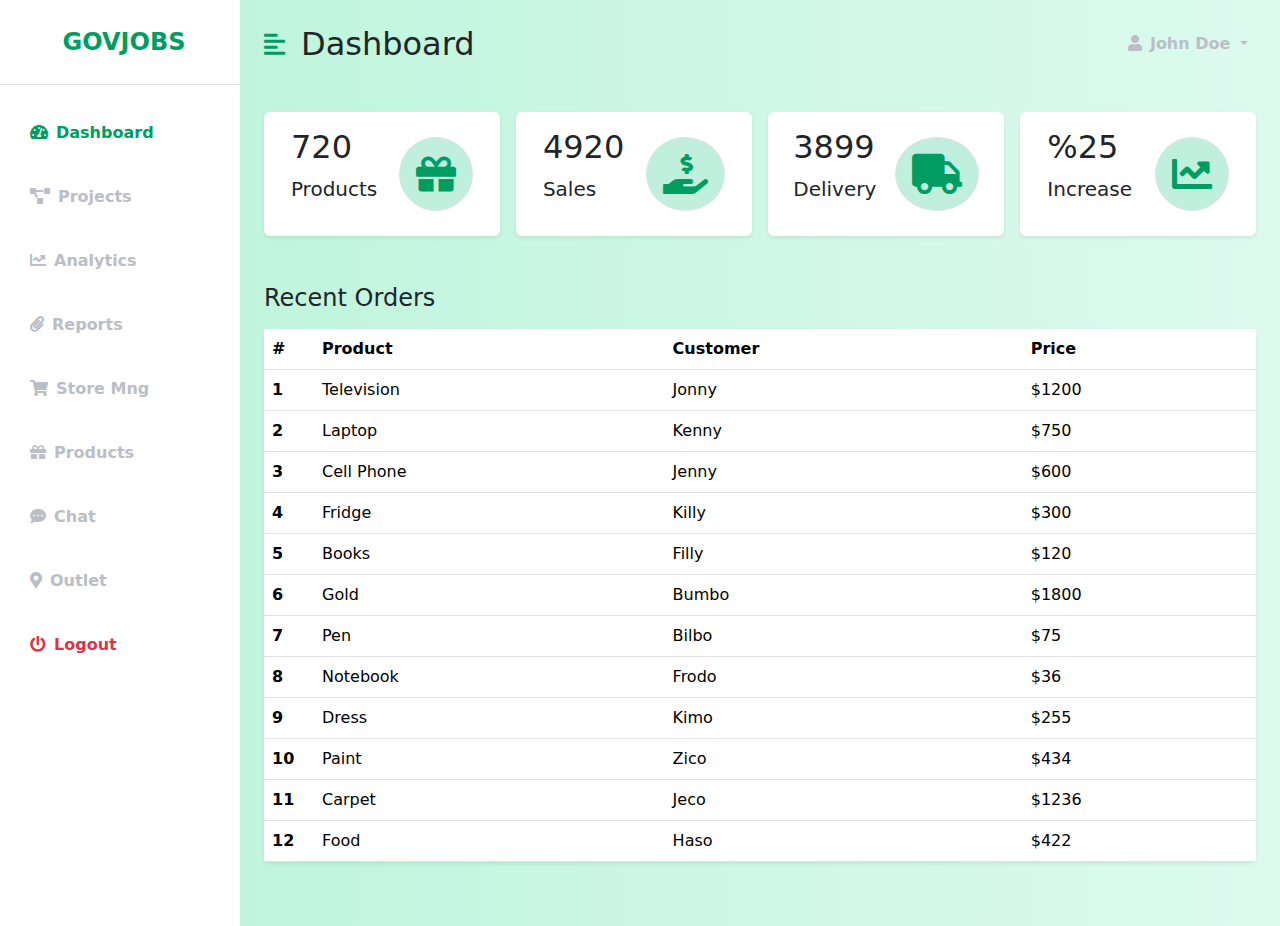
==== adminPan.html @ 8a79327e "first commit" ====
<!DOCTYPE html>
<html lang="en">
<head>
    <meta charset="UTF-8">
    <meta http-equiv="X-UA-Compatible" content="IE=edge">
    <meta name="viewport" content="width=device-width, initial-scale=1.0">
    <link href="https://cdn.jsdelivr.net/npm/bootstrap@5.0.0-beta3/dist/css/bootstrap.min.css" rel="stylesheet" />
    <link rel="stylesheet" href="https://cdnjs.cloudflare.com/ajax/libs/font-awesome/5.15.3/css/all.min.css" />
    <link rel="stylesheet" href="./styles/adminPan.css">
    <!-- <script src="https://kit.fontawesome.com/50fb6839e8.js" crossorigin="anonymous"></script> -->
    <title>Admin Panel</title>
</head>
<body>

    <div class="d-flex" id="wrapper">
        <!-- Sidebar -->
        <div class="bg-white" id="sidebar-wrapper">
            <div class="sidebar-heading text-center py-4 primary-text fs-4 fw-bold text-uppercase border-bottom"><i
                    class="fas fa-file-search me-2"></i>GovJobs</div>
            <div class="list-group list-group-flush my-3">
                <a href="#" class="list-group-item list-group-item-action bg-transparent second-text active"><i
                        class="fas fa-tachometer-alt me-2"></i>Dashboard</a>
                <a href="#" class="list-group-item list-group-item-action bg-transparent second-text fw-bold"><i
                        class="fas fa-project-diagram me-2"></i>Projects</a>
                <a href="#" class="list-group-item list-group-item-action bg-transparent second-text fw-bold"><i
                        class="fas fa-chart-line me-2"></i>Analytics</a>
                <a href="#" class="list-group-item list-group-item-action bg-transparent second-text fw-bold"><i
                        class="fas fa-paperclip me-2"></i>Reports</a>
                <a href="#" class="list-group-item list-group-item-action bg-transparent second-text fw-bold"><i
                        class="fas fa-shopping-cart me-2"></i>Store Mng</a>
                <a href="#" class="list-group-item list-group-item-action bg-transparent second-text fw-bold"><i
                        class="fas fa-gift me-2"></i>Products</a>
                <a href="#" class="list-group-item list-group-item-action bg-transparent second-text fw-bold"><i
                        class="fas fa-comment-dots me-2"></i>Chat</a>
                <a href="#" class="list-group-item list-group-item-action bg-transparent second-text fw-bold"><i
                        class="fas fa-map-marker-alt me-2"></i>Outlet</a>
                <a href="#" class="list-group-item list-group-item-action bg-transparent text-danger fw-bold"><i
                        class="fas fa-power-off me-2"></i>Logout</a>
            </div>
        </div>
        <!-- /#sidebar-wrapper -->

        <!-- Page Content -->
        <div id="page-content-wrapper">
            <nav class="navbar navbar-expand-lg navbar-light bg-transparent py-4 px-4">
                <div class="d-flex align-items-center">
                    <i class="fas fa-align-left primary-text fs-4 me-3" id="menu-toggle"></i>
                    <h2 class="fs-2 m-0">Dashboard</h2>
                </div>

                <button class="navbar-toggler" type="button" data-bs-toggle="collapse"
                    data-bs-target="#navbarSupportedContent" aria-controls="navbarSupportedContent"
                    aria-expanded="false" aria-label="Toggle navigation">
                    <span class="navbar-toggler-icon"></span>
                </button>

                <div class="collapse navbar-collapse" id="navbarSupportedContent">
                    <ul class="navbar-nav ms-auto mb-2 mb-lg-0">
                        <li class="nav-item dropdown">
                            <a class="nav-link dropdown-toggle second-text fw-bold" href="#" id="navbarDropdown"
                                role="button" data-bs-toggle="dropdown" aria-expanded="false">
                                <i class="fas fa-user me-2"></i>John Doe
                            </a>
                            <ul class="dropdown-menu" aria-labelledby="navbarDropdown">
                                <li><a class="dropdown-item" href="#">Profile</a></li>
                                <li><a class="dropdown-item" href="#">Settings</a></li>
                                <li><a class="dropdown-item" href="#">Logout</a></li>
                            </ul>
                        </li>
                    </ul>
                </div>
            </nav>

            <div class="container-fluid px-4">
                <div class="row g-3 my-2">
                    <div class="col-md-3">
                        <div class="p-3 bg-white shadow-sm d-flex justify-content-around align-items-center rounded">
                            <div>
                                <h3 class="fs-2">720</h3>
                                <p class="fs-5">Products</p>
                            </div>
                            <i class="fas fa-gift fs-1 primary-text border rounded-full secondary-bg p-3"></i>
                        </div>
                    </div>

                    <div class="col-md-3">
                        <div class="p-3 bg-white shadow-sm d-flex justify-content-around align-items-center rounded">
                            <div>
                                <h3 class="fs-2">4920</h3>
                                <p class="fs-5">Sales</p>
                            </div>
                            <i
                                class="fas fa-hand-holding-usd fs-1 primary-text border rounded-full secondary-bg p-3"></i>
                        </div>
                    </div>

                    <div class="col-md-3">
                        <div class="p-3 bg-white shadow-sm d-flex justify-content-around align-items-center rounded">
                            <div>
                                <h3 class="fs-2">3899</h3>
                                <p class="fs-5">Delivery</p>
                            </div>
                            <i class="fas fa-truck fs-1 primary-text border rounded-full secondary-bg p-3"></i>
                        </div>
                    </div>

                    <div class="col-md-3">
                        <div class="p-3 bg-white shadow-sm d-flex justify-content-around align-items-center rounded">
                            <div>
                                <h3 class="fs-2">%25</h3>
                                <p class="fs-5">Increase</p>
                            </div>
                            <i class="fas fa-chart-line fs-1 primary-text border rounded-full secondary-bg p-3"></i>
                        </div>
                    </div>
                </div>

                <div class="row my-5">
                    <h3 class="fs-4 mb-3">Recent Orders</h3>
                    <div class="col">
                        <table class="table bg-white rounded shadow-sm  table-hover">
                            <thead>
                                <tr>
                                    <th scope="col" width="50">#</th>
                                    <th scope="col">Product</th>
                                    <th scope="col">Customer</th>
                                    <th scope="col">Price</th>
                                </tr>
                            </thead>
                            <tbody>
                                <tr>
                                    <th scope="row">1</th>
                                    <td>Television</td>
                                    <td>Jonny</td>
                                    <td>$1200</td>
                                </tr>
                                <tr>
                                    <th scope="row">2</th>
                                    <td>Laptop</td>
                                    <td>Kenny</td>
                                    <td>$750</td>
                                </tr>
                                <tr>
                                    <th scope="row">3</th>
                                    <td>Cell Phone</td>
                                    <td>Jenny</td>
                                    <td>$600</td>
                                </tr>
                                <tr>
                                    <th scope="row">4</th>
                                    <td>Fridge</td>
                                    <td>Killy</td>
                                    <td>$300</td>
                                </tr>
                                <tr>
                                    <th scope="row">5</th>
                                    <td>Books</td>
                                    <td>Filly</td>
                                    <td>$120</td>
                                </tr>
                                <tr>
                                    <th scope="row">6</th>
                                    <td>Gold</td>
                                    <td>Bumbo</td>
                                    <td>$1800</td>
                                </tr>
                                <tr>
                                    <th scope="row">7</th>
                                    <td>Pen</td>
                                    <td>Bilbo</td>
                                    <td>$75</td>
                                </tr>
                                <tr>
                                    <th scope="row">8</th>
                                    <td>Notebook</td>
                                    <td>Frodo</td>
                                    <td>$36</td>
                                </tr>
                                <tr>
                                    <th scope="row">9</th>
                                    <td>Dress</td>
                                    <td>Kimo</td>
                                    <td>$255</td>
                                </tr>
                                <tr>
                                    <th scope="row">10</th>
                                    <td>Paint</td>
                                    <td>Zico</td>
                                    <td>$434</td>
                                </tr>
                                <tr>
                                    <th scope="row">11</th>
                                    <td>Carpet</td>
                                    <td>Jeco</td>
                                    <td>$1236</td>
                                </tr>
                                <tr>
                                    <th scope="row">12</th>
                                    <td>Food</td>
                                    <td>Haso</td>
                                    <td>$422</td>
                                </tr>
                            </tbody>
                        </table>
                    </div>
                </div>

            </div>
        </div>
    </div>
    <!-- /#page-content-wrapper -->
    </div>
    
    <!-- ----------------------SCRIPT------------------------- -->
    <script src="https://cdn.jsdelivr.net/npm/bootstrap@5.0.0-beta3/dist/js/bootstrap.bundle.min.js"></script>
    <script>
        var el = document.getElementById("wrapper");
        var toggleButton = document.getElementById("menu-toggle");

        toggleButton.onclick = function () {
            el.classList.toggle("toggled");
        };
    </script>
    <script src="scripts.js"></script>
</body>
</html>
---- styles/adminPan.css ----
:root {
  --main-bg-color: #009d63;
  --main-text-color: #009d63;
  --second-text-color: #bbbec5;
  --second-bg-color: #c1efde;
}

.primary-text {
  color: var(--main-text-color);
}

.second-text {
  color: var(--second-text-color);
}

.primary-bg {
  background-color: var(--main-bg-color);
}

.secondary-bg {
  background-color: var(--second-bg-color);
}

.rounded-full {
  border-radius: 100%;
}

#wrapper {
  overflow-x: hidden;
  background-image: linear-gradient(
    to right,
    #baf3d7,
    #c2f5de,
    #cbf7e4,
    #d4f8ea,
    #ddfaef
  );
}

#sidebar-wrapper {
  min-height: 100vh;
  margin-left: -15rem;
  -webkit-transition: margin 0.25s ease-out;
  -moz-transition: margin 0.25s ease-out;
  -o-transition: margin 0.25s ease-out;
  transition: margin 0.25s ease-out;
}

#sidebar-wrapper .sidebar-heading {
  padding: 0.875rem 1.25rem;
  font-size: 1.2rem;
}

#sidebar-wrapper .list-group {
  width: 15rem;
}

#page-content-wrapper {
  min-width: 100vw;
}

#wrapper.toggled #sidebar-wrapper {
  margin-left: 0;
}

#menu-toggle {
  cursor: pointer;
}

.list-group-item {
  border: none;
  padding: 20px 30px;
}

.list-group-item.active {
  background-color: transparent;
  color: var(--main-text-color);
  font-weight: bold;
  border: none;
}

@media (min-width: 768px) {
  #sidebar-wrapper {
    margin-left: 0;
  }

  #page-content-wrapper {
    min-width: 0;
    width: 100%;
  }

  #wrapper.toggled #sidebar-wrapper {
    margin-left: -15rem;
  }
}
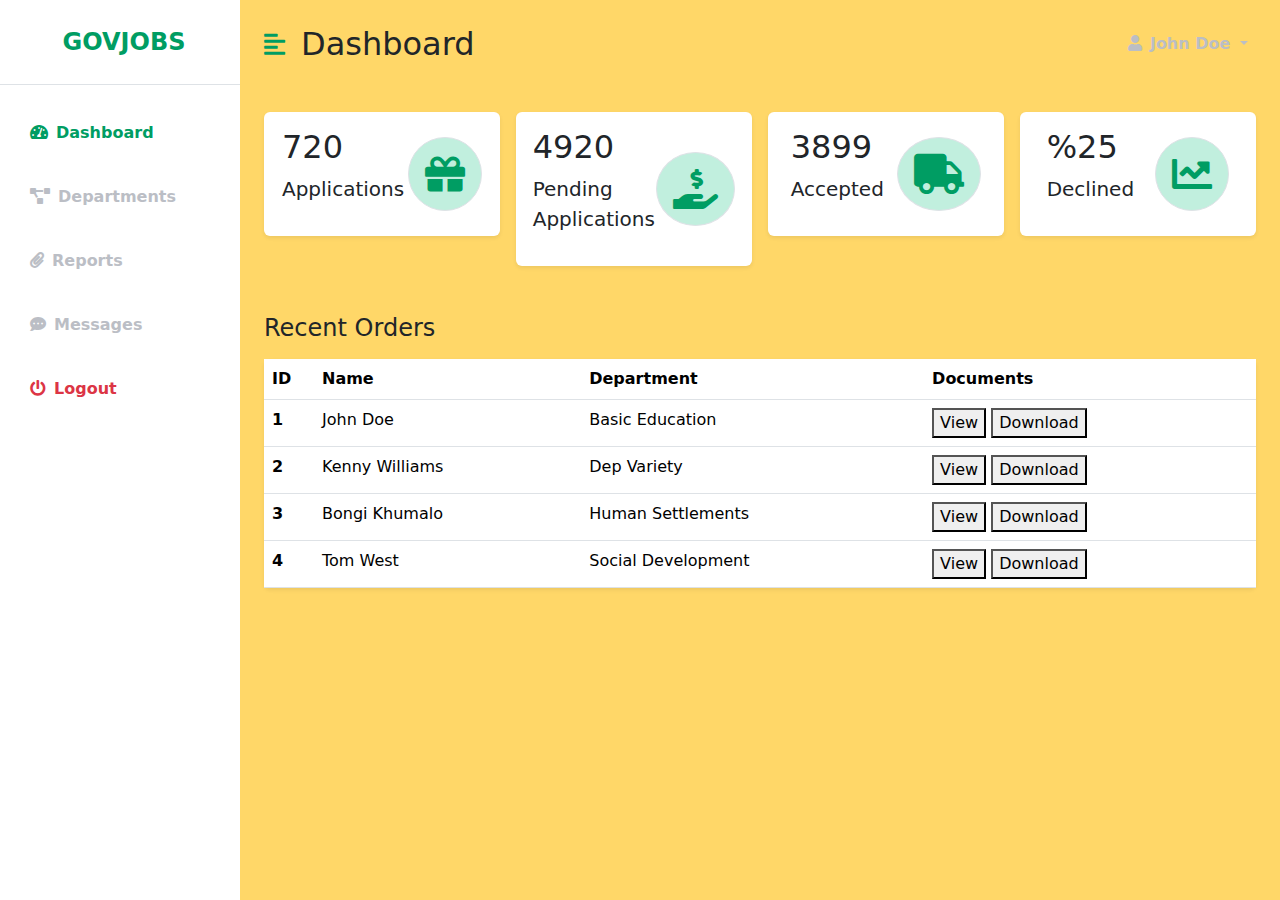
==== commit 9a5b2aa8: "Update to Admin panel and style" ====
--- a/adminPan.html
+++ b/adminPan.html
@@ -18,24 +18,18 @@
             <div class="sidebar-heading text-center py-4 primary-text fs-4 fw-bold text-uppercase border-bottom"><i
                     class="fas fa-file-search me-2"></i>GovJobs</div>
             <div class="list-group list-group-flush my-3">
+
                 <a href="#" class="list-group-item list-group-item-action bg-transparent second-text active"><i
                         class="fas fa-tachometer-alt me-2"></i>Dashboard</a>
                 <a href="#" class="list-group-item list-group-item-action bg-transparent second-text fw-bold"><i
-                        class="fas fa-project-diagram me-2"></i>Projects</a>
-                <a href="#" class="list-group-item list-group-item-action bg-transparent second-text fw-bold"><i
-                        class="fas fa-chart-line me-2"></i>Analytics</a>
+                        class="fas fa-project-diagram me-2"></i>Departments</a>
                 <a href="#" class="list-group-item list-group-item-action bg-transparent second-text fw-bold"><i
                         class="fas fa-paperclip me-2"></i>Reports</a>
                 <a href="#" class="list-group-item list-group-item-action bg-transparent second-text fw-bold"><i
-                        class="fas fa-shopping-cart me-2"></i>Store Mng</a>
-                <a href="#" class="list-group-item list-group-item-action bg-transparent second-text fw-bold"><i
-                        class="fas fa-gift me-2"></i>Products</a>
-                <a href="#" class="list-group-item list-group-item-action bg-transparent second-text fw-bold"><i
-                        class="fas fa-comment-dots me-2"></i>Chat</a>
-                <a href="#" class="list-group-item list-group-item-action bg-transparent second-text fw-bold"><i
-                        class="fas fa-map-marker-alt me-2"></i>Outlet</a>
+                        class="fas fa-comment-dots me-2"></i>Messages</a>
                 <a href="#" class="list-group-item list-group-item-action bg-transparent text-danger fw-bold"><i
                         class="fas fa-power-off me-2"></i>Logout</a>
+
             </div>
         </div>
         <!-- /#sidebar-wrapper -->
@@ -77,7 +71,7 @@
                         <div class="p-3 bg-white shadow-sm d-flex justify-content-around align-items-center rounded">
                             <div>
                                 <h3 class="fs-2">720</h3>
-                                <p class="fs-5">Products</p>
+                                <p class="fs-5">Applications</p>
                             </div>
                             <i class="fas fa-gift fs-1 primary-text border rounded-full secondary-bg p-3"></i>
                         </div>
@@ -87,7 +81,7 @@
                         <div class="p-3 bg-white shadow-sm d-flex justify-content-around align-items-center rounded">
                             <div>
                                 <h3 class="fs-2">4920</h3>
-                                <p class="fs-5">Sales</p>
+                                <p class="fs-5">Pending <br> Applications</p>
                             </div>
                             <i
                                 class="fas fa-hand-holding-usd fs-1 primary-text border rounded-full secondary-bg p-3"></i>
@@ -98,7 +92,7 @@
                         <div class="p-3 bg-white shadow-sm d-flex justify-content-around align-items-center rounded">
                             <div>
                                 <h3 class="fs-2">3899</h3>
-                                <p class="fs-5">Delivery</p>
+                                <p class="fs-5">Accepted</p>
                             </div>
                             <i class="fas fa-truck fs-1 primary-text border rounded-full secondary-bg p-3"></i>
                         </div>
@@ -108,7 +102,7 @@
                         <div class="p-3 bg-white shadow-sm d-flex justify-content-around align-items-center rounded">
                             <div>
                                 <h3 class="fs-2">%25</h3>
-                                <p class="fs-5">Increase</p>
+                                <p class="fs-5">Declined</p>
                             </div>
                             <i class="fas fa-chart-line fs-1 primary-text border rounded-full secondary-bg p-3"></i>
                         </div>
@@ -121,85 +115,50 @@
                         <table class="table bg-white rounded shadow-sm  table-hover">
                             <thead>
                                 <tr>
-                                    <th scope="col" width="50">#</th>
-                                    <th scope="col">Product</th>
-                                    <th scope="col">Customer</th>
-                                    <th scope="col">Price</th>
+                                    <th scope="col" width="50">ID</th>
+                                    <th scope="col">Name</th>
+                                    <th scope="col">Department</th>
+                                    <th scope="col">Documents</th>
                                 </tr>
                             </thead>
                             <tbody>
                                 <tr>
                                     <th scope="row">1</th>
-                                    <td>Television</td>
-                                    <td>Jonny</td>
-                                    <td>$1200</td>
+                                    <td>John Doe</td>
+                                    <td>Basic Education</td>
+                                    <td>
+                                        <button type="button">View</button>
+                                        <button type="button">Download</button>
+                                    </td>
                                 </tr>
                                 <tr>
                                     <th scope="row">2</th>
-                                    <td>Laptop</td>
-                                    <td>Kenny</td>
-                                    <td>$750</td>
+                                    <td>Kenny Williams</td>
+                                    <td>Dep Variety</td>
+                                    <td>
+                                        <button type="button">View</button>
+                                        <button type="button">Download</button>
+                                    </td>
                                 </tr>
                                 <tr>
                                     <th scope="row">3</th>
-                                    <td>Cell Phone</td>
-                                    <td>Jenny</td>
-                                    <td>$600</td>
+                                    <td>Bongi Khumalo</td>
+                                    <td>Human Settlements</td>
+                                    <td>
+                                        <button type="button">View</button>
+                                        <button type="button">Download</button>
+                                    </td>
                                 </tr>
                                 <tr>
                                     <th scope="row">4</th>
-                                    <td>Fridge</td>
-                                    <td>Killy</td>
-                                    <td>$300</td>
+                                    <td>Tom West</td>
+                                    <td>Social Development</td>
+                                    <td>
+                                        <button type="button">View</button>
+                                        <button type="button">Download</button>
+                                    </td>
                                 </tr>
-                                <tr>
-                                    <th scope="row">5</th>
-                                    <td>Books</td>
-                                    <td>Filly</td>
-                                    <td>$120</td>
-                                </tr>
-                                <tr>
-                                    <th scope="row">6</th>
-                                    <td>Gold</td>
-                                    <td>Bumbo</td>
-                                    <td>$1800</td>
-                                </tr>
-                                <tr>
-                                    <th scope="row">7</th>
-                                    <td>Pen</td>
-                                    <td>Bilbo</td>
-                                    <td>$75</td>
-                                </tr>
-                                <tr>
-                                    <th scope="row">8</th>
-                                    <td>Notebook</td>
-                                    <td>Frodo</td>
-                                    <td>$36</td>
-                                </tr>
-                                <tr>
-                                    <th scope="row">9</th>
-                                    <td>Dress</td>
-                                    <td>Kimo</td>
-                                    <td>$255</td>
-                                </tr>
-                                <tr>
-                                    <th scope="row">10</th>
-                                    <td>Paint</td>
-                                    <td>Zico</td>
-                                    <td>$434</td>
-                                </tr>
-                                <tr>
-                                    <th scope="row">11</th>
-                                    <td>Carpet</td>
-                                    <td>Jeco</td>
-                                    <td>$1236</td>
-                                </tr>
-                                <tr>
-                                    <th scope="row">12</th>
-                                    <td>Food</td>
-                                    <td>Haso</td>
-                                    <td>$422</td>
-                                </tr>
+                         
                             </tbody>
                         </table>
                     </div>
@@ -221,6 +180,6 @@
             el.classList.toggle("toggled");
         };
     </script>
-    <script src="scripts.js"></script>
+    <script src="scripts.js"></script> 
 </body>
 </html>--- a/styles/adminPan.css
+++ b/styles/adminPan.css
@@ -29,11 +29,11 @@
   overflow-x: hidden;
   background-image: linear-gradient(
     to right,
-    #baf3d7,
-    #c2f5de,
-    #cbf7e4,
-    #d4f8ea,
-    #ddfaef
+    #ffd768,
+    #ffd768,
+    #ffd768,
+    #ffd768
+    /* #ffd971 */
   );
 }
 
